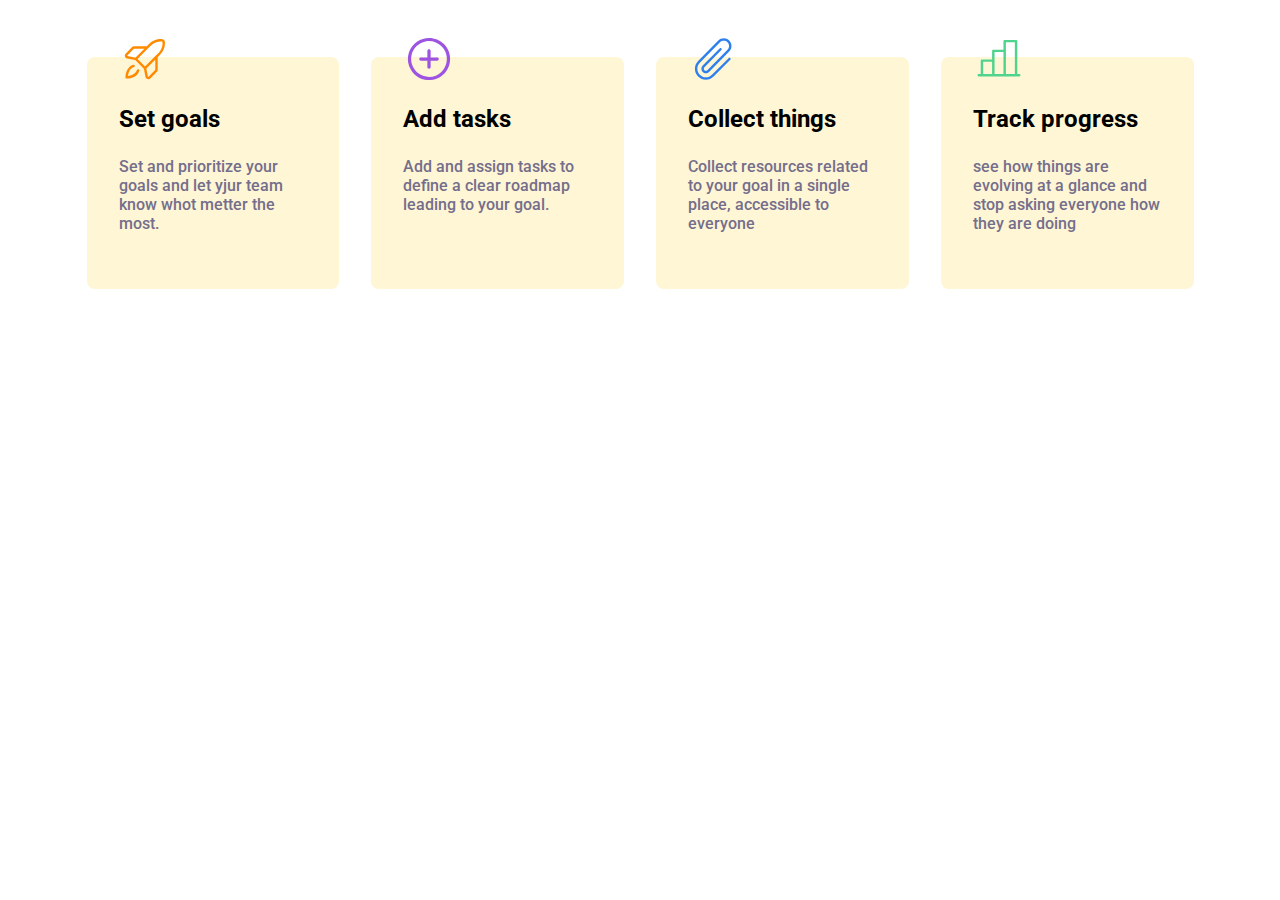
==== index.html @ f7adbe1a "homework before check" ====
<!DOCTYPE html>
<html lang="en">

<head>
  <meta charset="UTF-8">
  <meta http-equiv="X-UA-Compatible" content="IE=edge">
  <meta name="viewport" content="width=device-width, initial-scale=1.0">
  <title>Document</title>
  <link rel="preconnect" href="https://fonts.googleapis.com">
  <link rel="preconnect" href="https://fonts.gstatic.com" crossorigin>
  <link href="https://fonts.googleapis.com/css2?family=Roboto:wght@500;700&display=swap" rel="stylesheet">
  <link rel="stylesheet" href="style/style.css">
</head>

<body>
  <div class="conteiner">
    <main class="grid">
      <div class="block block--first grid__item">
        <div class="block-icon icon"><img class="icon-img" src="img/ph_rocket-launch-light.svg" alt="rocket-launch">
        </div>
        <h3 class="block__title">Set goals</h3>
        <p class="block__description">Set and prioritize your
          goals and let yjur team
          know whot metter the
          most.</p>
      </div>
      <div class="block block--first grid__item">
        <div class="block-icon icon"><img class="icon-img" src="img/ph_plus-circle.svg" alt="rocket-launch">
        </div>
        <h3 class="block__title">Add tasks</h3>
        <p class="block__description">Add and assign tasks to
          define a clear roadmap
          leading to your goal.</p>
      </div>
      <div class="block block--first grid__item">
        <div class="block-icon icon"><img class="icon-img" src="img/ph_paperclip-light.svg" alt="rocket-launch">
        </div>
        <h3 class="block__title">Collect things</h3>
        <p class="block__description">Collect resources related
          to your goal in a single
          place, accessible to
          everyone</p>
      </div>
      <div class="block block--first grid__item">
        <div class="block-icon icon"><img class="icon-img" src="img/ph_chart-bar-light.svg" alt="rocket-launch">
        </div>
        <h3 class="block__title">Track progress</h3>
        <p class="block__description">see how things are
          evolving at a glance and
          stop asking everyone how
          they are doing </p>
      </div>
    </main>
  </div>

</body>

</html>
---- style/style.css ----
*,
*::before,
*::after {
  box-sizing: border-box;
}

body,
input,
button,
textarea,
select {
  font-family: "Roboto", sans-serif;
}

.conteiner {
  max-width: 1225px;
  padding: 0 59px 0;
  margin: 0 auto;
}
.grid {
  display: flex;
  flex-wrap: wrap;
  gap: 32px;
}
.block {
  border-radius: 8px;
  padding: 24px 32px 40px;
}
.block--first {
  background-color: #fff6d5;
}
.grid__item {
  position: relative;
  margin: 49px 0 48px;
  width: calc(25% - 32px);
  min-width: 240px;
  max-width: 100%;
  flex-grow: 1;
  flex-shrink: 1;
}
.block-icon {
  position: absolute;
  top: -24px;
  left: 32px;
}
.icon {
  width: 64px;
  width: 64px;
}
.icon-img {
  width: 52px;
  height: 52px;
}
.block__title {
  font-size: 24px;
  font-weight: 700;
  color: #000000;
  margin-bottom: 24px;
}
.block__description {
  font-size: 16px;
  font-weight: 500;
  color: #746e8c;
}
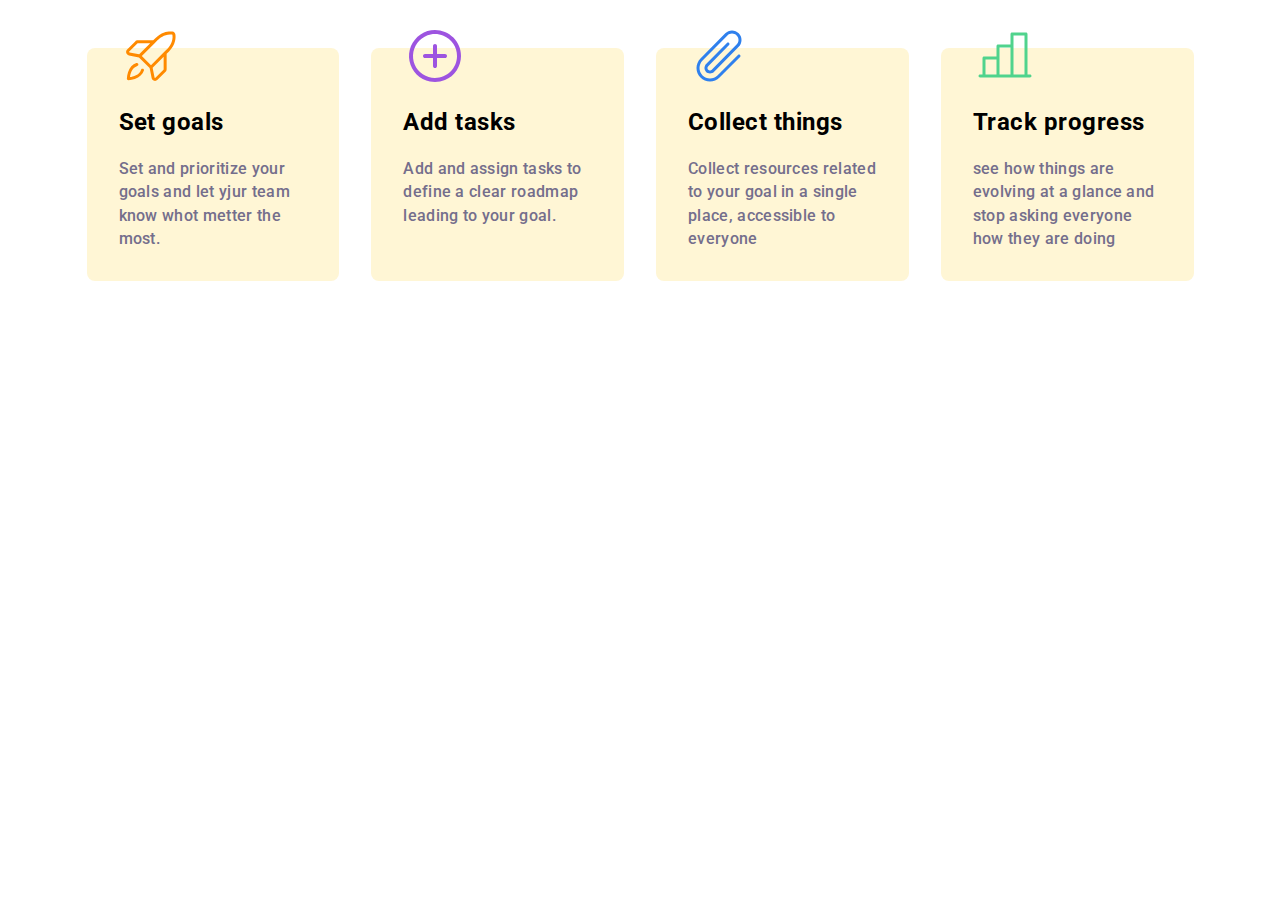
==== commit 3c7f5f0f: "Mentor's changes" ====
--- a/index.html
+++ b/index.html
@@ -1,58 +1,80 @@
 <!DOCTYPE html>
 <html lang="en">
+  <head>
+    <meta charset="UTF-8" />
+    <meta http-equiv="X-UA-Compatible" content="IE=edge" />
+    <meta name="viewport" content="width=device-width, initial-scale=1.0" />
+    <title>Document</title>
+    <link rel="preconnect" href="https://fonts.googleapis.com" />
+    <link rel="preconnect" href="https://fonts.gstatic.com" crossorigin />
+    <link
+      href="https://fonts.googleapis.com/css2?family=Roboto:wght@500;700&display=swap"
+      rel="stylesheet"
+    />
+    <!-- <link rel="stylesheet" href="https://necolas.github.io/normalize.css/8.0.1/normalize.css">
+    <link rel="stylesheet" href="https://meyerweb.com/eric/tools/css/reset/reset.css"> -->
+    <link rel="stylesheet" href="style/style.css" />
+  </head>
 
-<head>
-  <meta charset="UTF-8">
-  <meta http-equiv="X-UA-Compatible" content="IE=edge">
-  <meta name="viewport" content="width=device-width, initial-scale=1.0">
-  <title>Document</title>
-  <link rel="preconnect" href="https://fonts.googleapis.com">
-  <link rel="preconnect" href="https://fonts.gstatic.com" crossorigin>
-  <link href="https://fonts.googleapis.com/css2?family=Roboto:wght@500;700&display=swap" rel="stylesheet">
-  <link rel="stylesheet" href="style/style.css">
-</head>
-
-<body>
-  <div class="conteiner">
-    <main class="grid">
-      <div class="block block--first grid__item">
-        <div class="block-icon icon"><img class="icon-img" src="img/ph_rocket-launch-light.svg" alt="rocket-launch">
+  <body>
+    <div class="conteiner">
+      <main class="grid">
+        <div class="block block--first grid__item">
+          <div class="block__icon icon">
+            <img
+              class="icon__img"
+              src="img/ph_rocket-launch-light.svg"
+              alt="rocket-launch"
+            />
+          </div>
+          <h3 class="block__title">Set goals</h3>
+          <p class="block__description">
+            Set and prioritize your goals and let yjur team know whot metter the
+            most.
+          </p>
         </div>
-        <h3 class="block__title">Set goals</h3>
-        <p class="block__description">Set and prioritize your
-          goals and let yjur team
-          know whot metter the
-          most.</p>
-      </div>
-      <div class="block block--first grid__item">
-        <div class="block-icon icon"><img class="icon-img" src="img/ph_plus-circle.svg" alt="rocket-launch">
+        <div class="block block--first grid__item">
+          <div class="block__icon icon">
+            <img
+              class="icon__img"
+              src="img/ph_plus-circle.svg"
+              alt="rocket-launch"
+            />
+          </div>
+          <h3 class="block__title">Add tasks</h3>
+          <p class="block__description">
+            Add and assign tasks to define a clear roadmap leading to your goal.
+          </p>
         </div>
-        <h3 class="block__title">Add tasks</h3>
-        <p class="block__description">Add and assign tasks to
-          define a clear roadmap
-          leading to your goal.</p>
-      </div>
-      <div class="block block--first grid__item">
-        <div class="block-icon icon"><img class="icon-img" src="img/ph_paperclip-light.svg" alt="rocket-launch">
+        <div class="block block--first grid__item">
+          <div class="block__icon icon">
+            <img
+              class="icon__img"
+              src="img/ph_paperclip-light.svg"
+              alt="rocket-launch"
+            />
+          </div>
+          <h3 class="block__title">Collect things</h3>
+          <p class="block__description">
+            Collect resources related to your goal in a single place, accessible
+            to everyone
+          </p>
         </div>
-        <h3 class="block__title">Collect things</h3>
-        <p class="block__description">Collect resources related
-          to your goal in a single
-          place, accessible to
-          everyone</p>
-      </div>
-      <div class="block block--first grid__item">
-        <div class="block-icon icon"><img class="icon-img" src="img/ph_chart-bar-light.svg" alt="rocket-launch">
+        <div class="block block--first grid__item">
+          <div class="block__icon icon">
+            <img
+              class="icon__img"
+              src="img/ph_chart-bar-light.svg"
+              alt="rocket-launch"
+            />
+          </div>
+          <h3 class="block__title">Track progress</h3>
+          <p class="block__description">
+            see how things are evolving at a glance and stop asking everyone how
+            they are doing
+          </p>
         </div>
-        <h3 class="block__title">Track progress</h3>
-        <p class="block__description">see how things are
-          evolving at a glance and
-          stop asking everyone how
-          they are doing </p>
-      </div>
-    </main>
-  </div>
-
-</body>
-
-</html>+      </main>
+    </div>
+  </body>
+</html>
--- a/style/style.css
+++ b/style/style.css
@@ -1,3 +1,8 @@
+* {
+  padding: 0;
+  margin: 0;
+}
+
 *,
 *::before,
 *::after {
@@ -14,51 +19,56 @@
 
 .conteiner {
   max-width: 1225px;
-  padding: 0 59px 0;
+  padding: 48px 59px;
   margin: 0 auto;
 }
 .grid {
   display: flex;
   flex-wrap: wrap;
-  gap: 32px;
+  gap: 42px 32px;
 }
+.grid__item {
+  position: relative;
+  width: calc(25% - 32px);
+  flex-grow: 1;
+  flex-shrink: 1;
+  min-width: 240px;
+  max-width: 100%;
+}
+
 .block {
   border-radius: 8px;
-  padding: 24px 32px 40px;
+  padding: 64px 32px 31px;
 }
 .block--first {
   background-color: #fff6d5;
 }
-.grid__item {
-  position: relative;
-  margin: 49px 0 48px;
-  width: calc(25% - 32px);
-  min-width: 240px;
-  max-width: 100%;
-  flex-grow: 1;
-  flex-shrink: 1;
-}
-.block-icon {
+
+.block__icon {
   position: absolute;
   top: -24px;
   left: 32px;
 }
 .icon {
   width: 64px;
-  width: 64px;
+  height: 64px;
 }
-.icon-img {
-  width: 52px;
-  height: 52px;
+.icon__img {
+  width: inherit;
+  height: inherit;
 }
 .block__title {
   font-size: 24px;
   font-weight: 700;
   color: #000000;
+  line-height: 88.9%;
+  letter-spacing: 0.48px;
   margin-bottom: 24px;
 }
 .block__description {
   font-size: 16px;
   font-weight: 500;
   color: #746e8c;
+  line-height: 145%;
+  letter-spacing: 0.32px;
 }
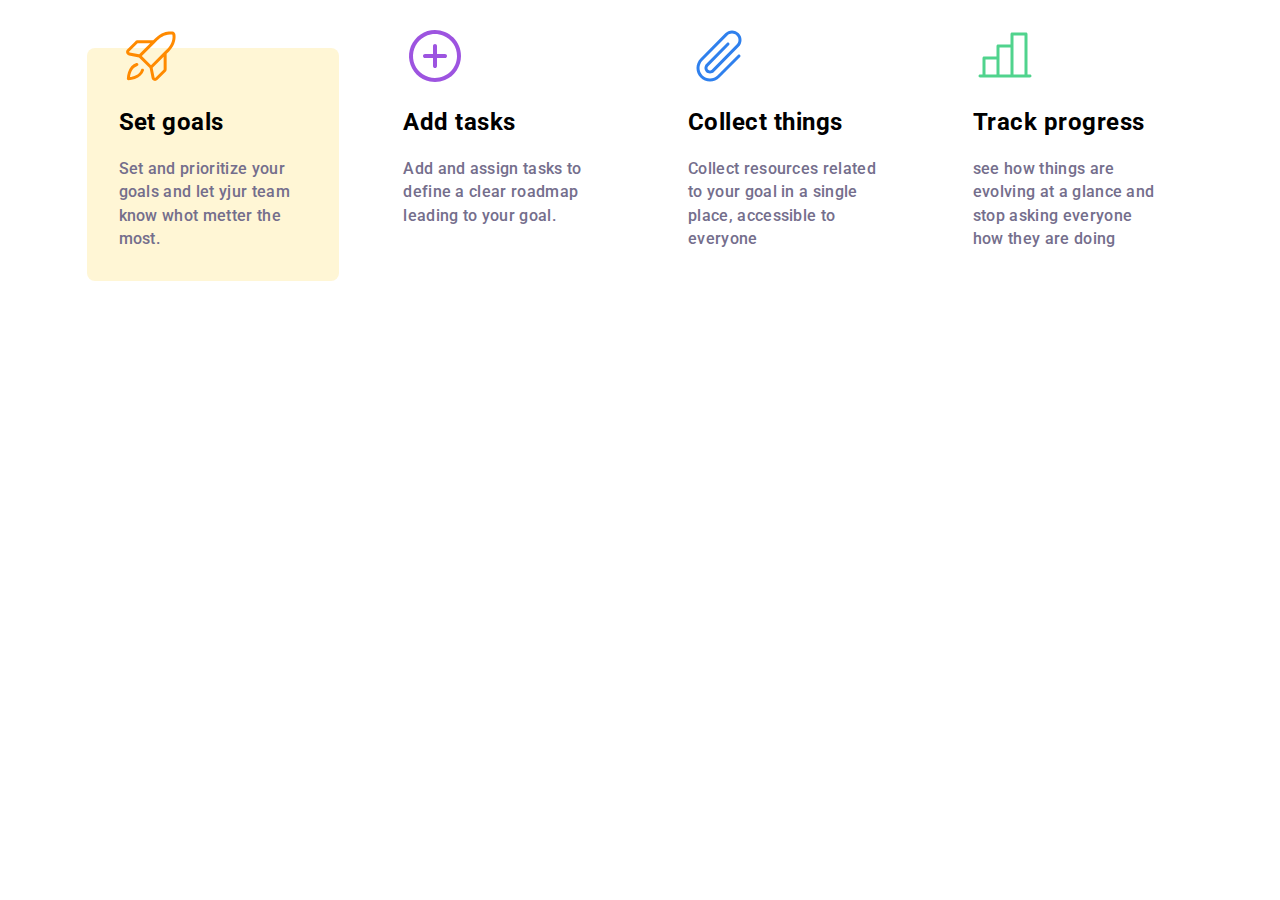
==== commit b28736bb: "Update index.html" ====
--- a/index.html
+++ b/index.html
@@ -33,7 +33,7 @@
             most.
           </p>
         </div>
-        <div class="block block--first grid__item">
+        <div class="block block--second grid__item">
           <div class="block__icon icon">
             <img
               class="icon__img"
@@ -46,7 +46,7 @@
             Add and assign tasks to define a clear roadmap leading to your goal.
           </p>
         </div>
-        <div class="block block--first grid__item">
+        <div class="block block--third grid__item">
           <div class="block__icon icon">
             <img
               class="icon__img"
@@ -60,7 +60,7 @@
             to everyone
           </p>
         </div>
-        <div class="block block--first grid__item">
+        <div class="block block--forth grid__item">
           <div class="block__icon icon">
             <img
               class="icon__img"
